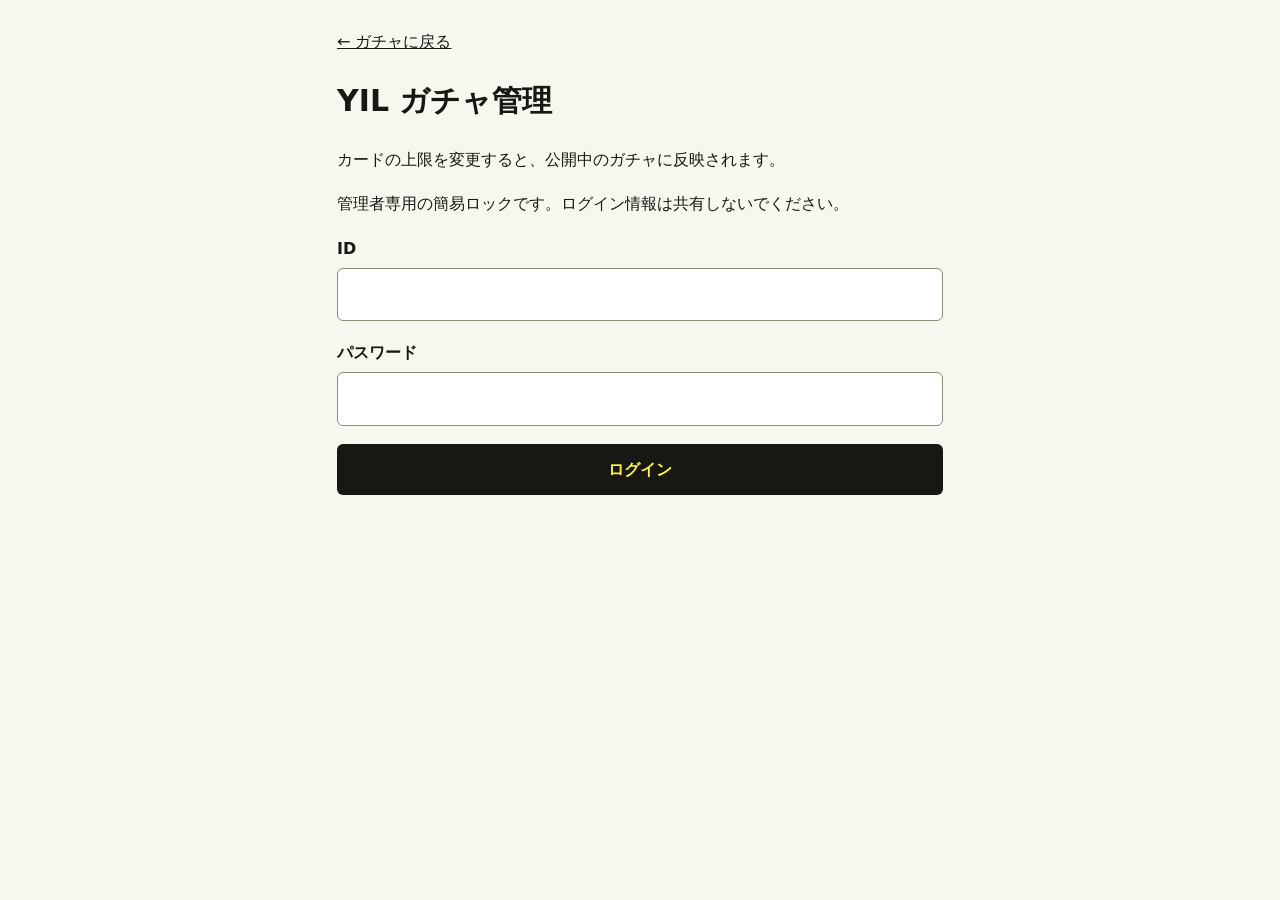
==== admin.html @ ebb29d0b "Add YIL festival gacha app and administrator settings" ====
<!doctype html><html lang="ja"><head><meta charset="utf-8"><meta name="viewport" content="width=device-width,initial-scale=1"><meta name="robots" content="noindex,nofollow"><title>YIL ガチャ管理</title><link rel="stylesheet" href="admin.css"></head><body><main><a href="/">← ガチャに戻る</a><h1>YIL ガチャ管理</h1><p>カードの上限を変更すると、公開中のガチャに反映されます。</p><p>管理者専用の簡易ロックです。ログイン情報は共有しないでください。</p><form id="login"><label>ID<input id="login-id" autocomplete="username" required></label><label>パスワード<input id="password" type="password" autocomplete="current-password" required></label><button id="login-button">ログイン</button></form><section id="panel" hidden><div class="row"><strong id="current">設定を取得中…</strong><button id="logout" type="button">ログアウト</button></div><form id="settings"><label>100%になるカード枚数<select id="max-cards"></select></label><p>選べる上限は2〜11枚。1枚はクリアファイル0%、上限は100%。途中の伸び方はこれまでと同じです。</p><table><thead><tr><th>カード</th><th>クリアファイル</th><th>シール</th></tr></thead><tbody id="preview"></tbody></table><button id="save">この上限で保存</button></form><p>開いている画面には約30秒以内、または抽選前の確認時に反映します。抽選済み・開封待ちの結果は変更されません。</p></section><p id="message" role="status" aria-live="polite"></p></main><script src="shared.js?v=admin-1"></script><script src="admin.js?v=admin-1"></script></body></html>
---- admin.css ----
*{box-sizing:border-box}body{margin:0;background:#f7f7f0;color:#171813;font:16px/1.7 system-ui,sans-serif}main{max-width:650px;margin:auto;padding:28px 22px}h1{font-size:30px}a{color:inherit}label{display:block;font-weight:bold;margin:18px 0}input,select{display:block;width:100%;font:inherit;padding:12px;border:1px solid #8b8d7b;border-radius:6px;background:white;margin-top:6px}button{font:inherit;font-weight:bold;cursor:pointer;min-height:48px;border:0;border-radius:6px;background:#171813;color:#fff34b;padding:12px 20px}button:disabled{opacity:.45;cursor:wait}button:focus-visible,input:focus-visible,select:focus-visible{outline:3px solid #2e58e5;outline-offset:3px}.row{display:flex;align-items:center;justify-content:space-between;gap:12px}table{width:100%;border-collapse:collapse;margin:18px 0}th,td{padding:9px;text-align:center;border-bottom:1px solid #c9ccbb}th{background:#fff34b}#save,#login-button{width:100%}#message{font-weight:bold}section[hidden],form[hidden]{display:none}
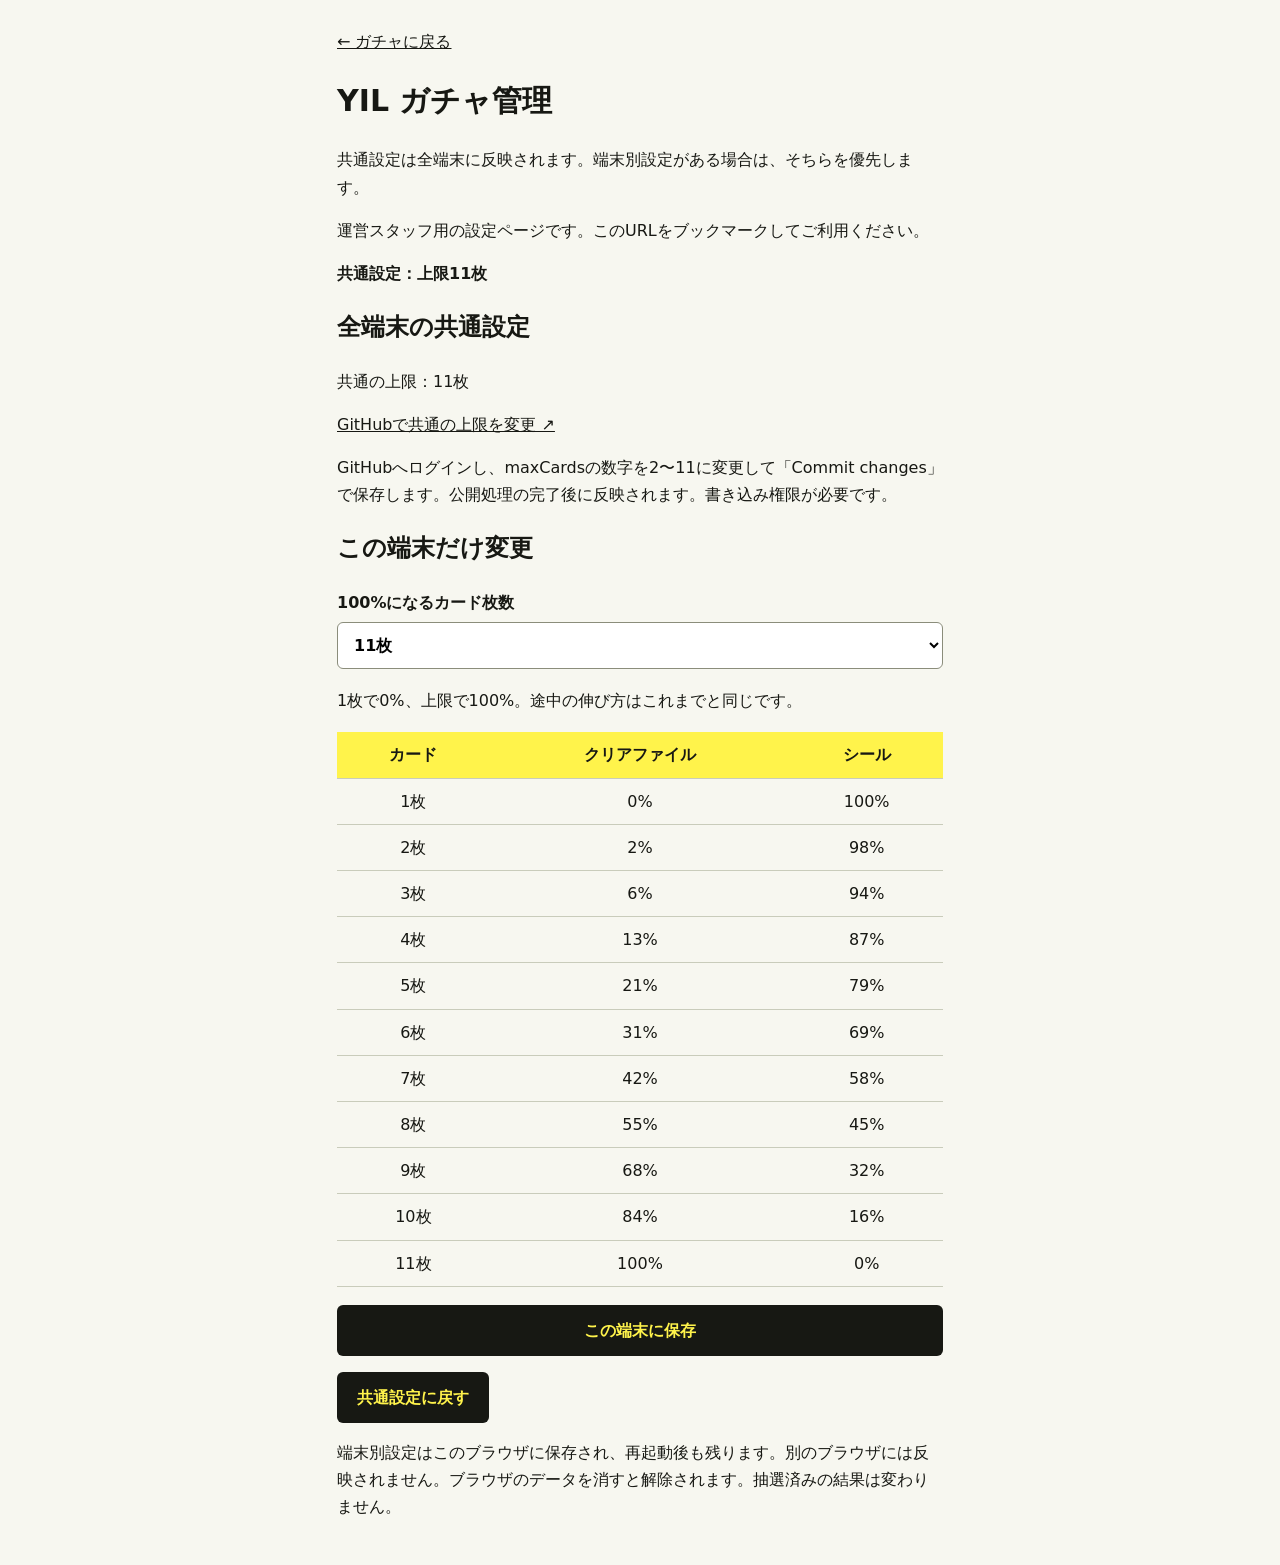
==== commit ae5d1159: "Publish on GitHub Pages with staff URL and local settings" ====
--- a/admin.html
+++ b/admin.html
@@ -1 +1,7 @@
-<!doctype html><html lang="ja"><head><meta charset="utf-8"><meta name="viewport" content="width=device-width,initial-scale=1"><meta name="robots" content="noindex,nofollow"><title>YIL ガチャ管理</title><link rel="stylesheet" href="admin.css"></head><body><main><a href="/">← ガチャに戻る</a><h1>YIL ガチャ管理</h1><p>カードの上限を変更すると、公開中のガチャに反映されます。</p><p>管理者専用の簡易ロックです。ログイン情報は共有しないでください。</p><form id="login"><label>ID<input id="login-id" autocomplete="username" required></label><label>パスワード<input id="password" type="password" autocomplete="current-password" required></label><button id="login-button">ログイン</button></form><section id="panel" hidden><div class="row"><strong id="current">設定を取得中…</strong><button id="logout" type="button">ログアウト</button></div><form id="settings"><label>100%になるカード枚数<select id="max-cards"></select></label><p>選べる上限は2〜11枚。1枚はクリアファイル0%、上限は100%。途中の伸び方はこれまでと同じです。</p><table><thead><tr><th>カード</th><th>クリアファイル</th><th>シール</th></tr></thead><tbody id="preview"></tbody></table><button id="save">この上限で保存</button></form><p>開いている画面には約30秒以内、または抽選前の確認時に反映します。抽選済み・開封待ちの結果は変更されません。</p></section><p id="message" role="status" aria-live="polite"></p></main><script src="shared.js?v=admin-1"></script><script src="admin.js?v=admin-1"></script></body></html>
+<!doctype html>
+<html lang="ja"><head><meta charset="utf-8"><meta name="viewport" content="width=device-width,initial-scale=1"><meta name="robots" content="noindex,nofollow"><title>YIL ガチャ管理</title><link rel="stylesheet" href="admin.css"></head>
+<body><main><a href="./">← ガチャに戻る</a><h1>YIL ガチャ管理</h1><p>共通設定は全端末に反映されます。端末別設定がある場合は、そちらを優先します。</p>
+<p>運営スタッフ用の設定ページです。このURLをブックマークしてご利用ください。</p><section id="panel"><strong id="current"></strong>
+<h2>全端末の共通設定</h2><p id="common"></p><p><a href="https://github.com/KEIO-LCLAB/yil-gacha/edit/main/settings.json" target="_blank" rel="noopener">GitHubで共通の上限を変更 ↗</a></p><p>GitHubへログインし、maxCardsの数字を2〜11に変更して「Commit changes」で保存します。公開処理の完了後に反映されます。書き込み権限が必要です。</p>
+<h2>この端末だけ変更</h2><form id="settings"><label>100%になるカード枚数<select id="max-cards"></select></label><p>1枚で0%、上限で100%。途中の伸び方はこれまでと同じです。</p><table><thead><tr><th>カード</th><th>クリアファイル</th><th>シール</th></tr></thead><tbody id="preview"></tbody></table><button id="save">この端末に保存</button></form>
+<p><button id="reset-common" type="button">共通設定に戻す</button></p><p>端末別設定はこのブラウザに保存され、再起動後も残ります。別のブラウザには反映されません。ブラウザのデータを消すと解除されます。抽選済みの結果は変わりません。</p></section><p id="message" role="status" aria-live="polite"></p></main><script src="shared.js?v=pages-1"></script><script src="admin.js?v=pages-1"></script></body></html>
